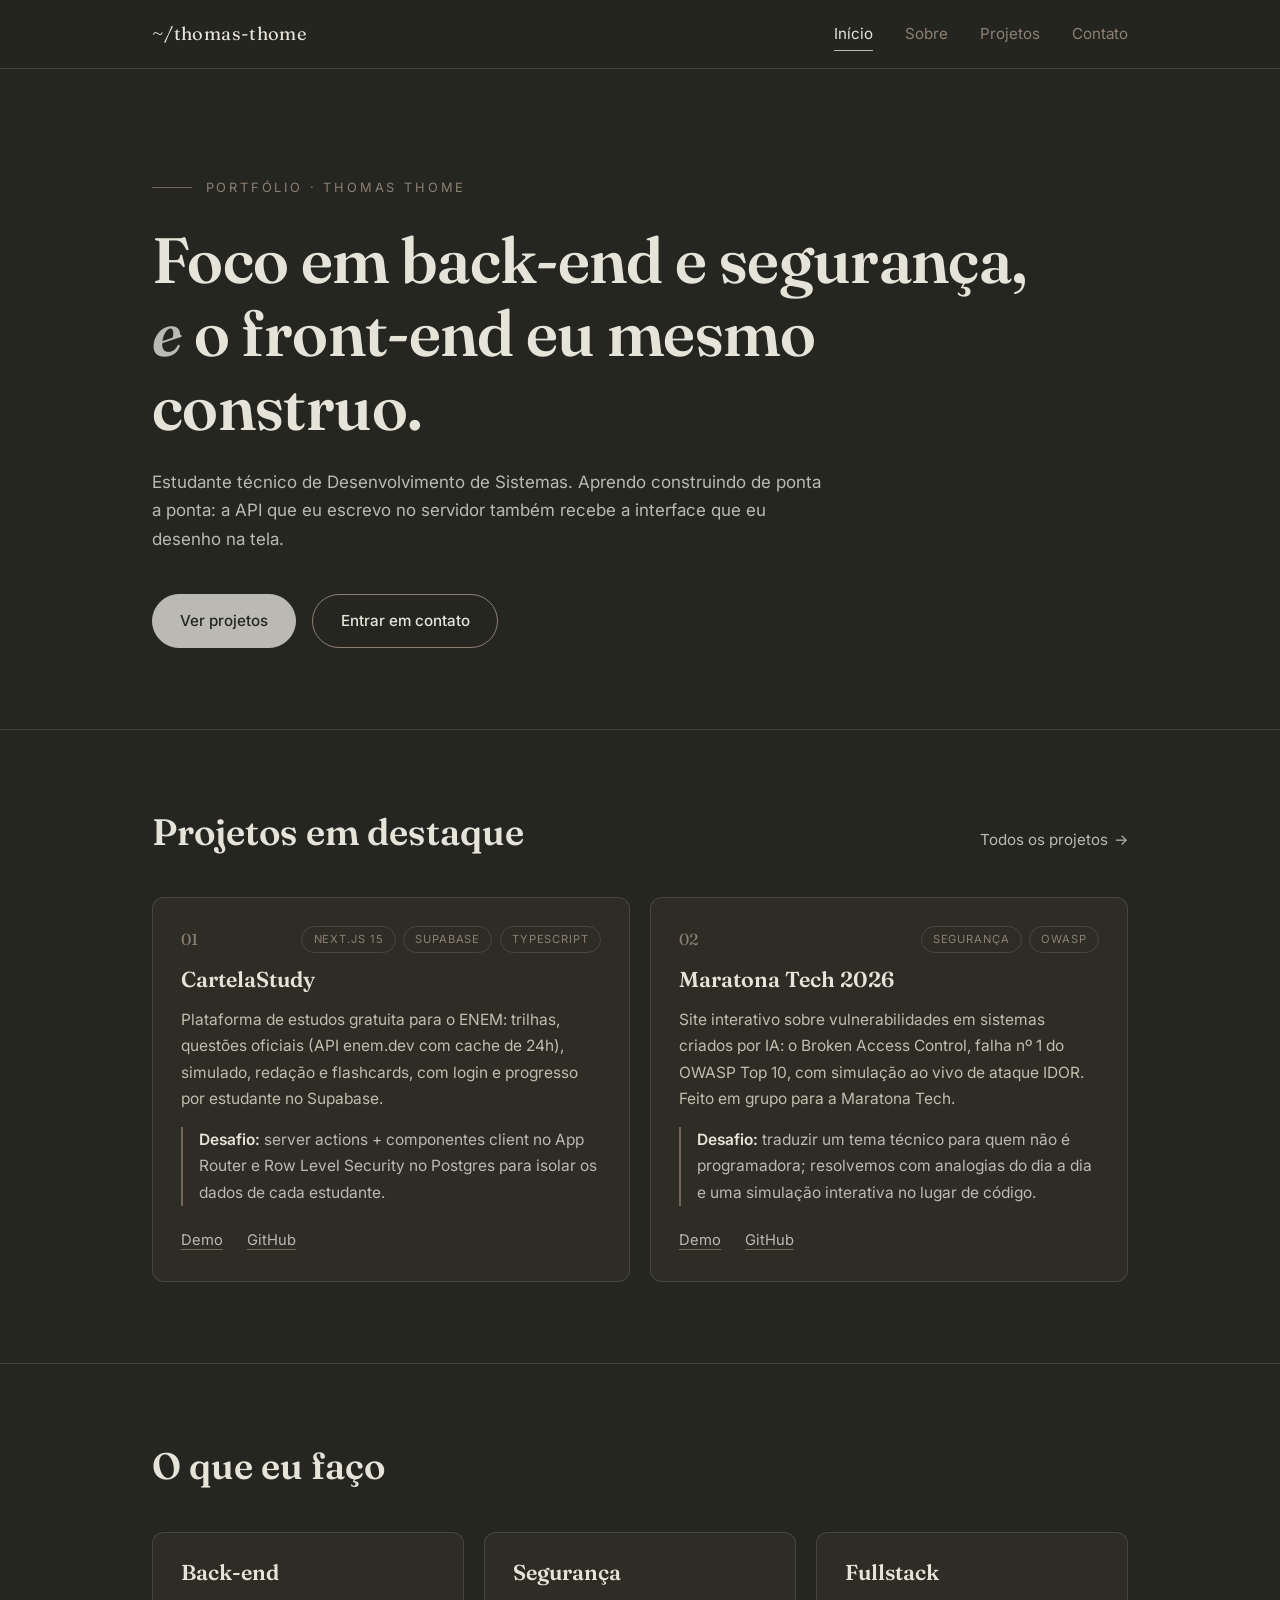
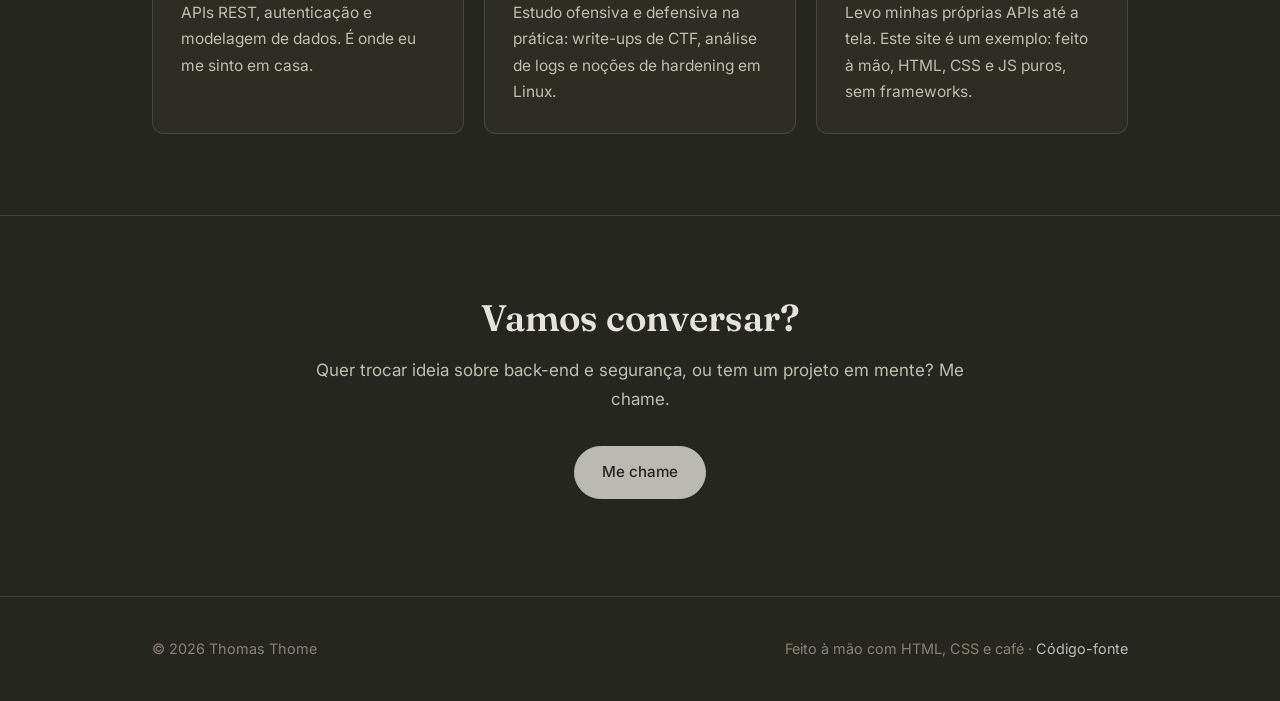
==== index.html @ 13095656 "feat: portfolio pessoal" ====
<!DOCTYPE html>
<html lang="pt-BR">
<head>
  <meta charset="UTF-8">
  <meta name="viewport" content="width=device-width, initial-scale=1.0">
  <title>Thomas Thome · Back-end &amp; Segurança</title>
  <meta name="description" content="Portfólio de Thomas Thome: back-end, segurança e projetos fullstack construídos de ponta a ponta.">
  <link rel="icon" type="image/svg+xml" href="assets/favicon.svg">
  <link rel="preconnect" href="https://fonts.googleapis.com">
  <link rel="preconnect" href="https://fonts.gstatic.com" crossorigin>
  <link href="https://fonts.googleapis.com/css2?family=Fraunces:ital,opsz,wght@0,9..144,400;0,9..144,600;1,9..144,400&family=Inter:wght@400;500;600&display=swap" rel="stylesheet">
  <link rel="stylesheet" href="css/style.css">
</head>
<body>
  <header class="cabecalho">
    <div class="container cabecalho-inner">
      <a href="index.html" class="logo">~/thomas-thome</a>
      <button class="nav-toggle" aria-expanded="false" aria-controls="nav" aria-label="Abrir menu">
        <span></span><span></span>
      </button>
      <nav id="nav" class="nav" aria-label="Navegação principal">
        <a href="index.html" aria-current="page">Início</a>
        <a href="sobre.html">Sobre</a>
        <a href="projetos.html">Projetos</a>
        <a href="contato.html">Contato</a>
      </nav>
    </div>
  </header>

  <main>
    <section class="hero container">
      <p class="sobretitulo entrada">Portfólio · Thomas Thome</p>
      <h1 class="entrada d1">Foco em back-end e segurança, <em>e</em> o front-end eu mesmo construo.</h1>
      <p class="lede entrada d2">
        Estudante técnico de Desenvolvimento de Sistemas. Aprendo construindo de
        ponta a ponta: a API que eu escrevo no servidor também recebe a interface
        que eu desenho na tela.
      </p>
      <div class="acoes entrada d3">
        <a class="botao botao-solido" href="projetos.html">Ver projetos</a>
        <a class="botao" href="contato.html">Entrar em contato</a>
      </div>
    </section>

    <section class="secao">
      <div class="container">
        <div class="secao-cab reveal">
          <h2>Projetos em destaque</h2>
          <a class="link-seta" href="projetos.html">Todos os projetos</a>
        </div>
        <div class="grade grade-2">
          <!-- TODO: destaque aqui os SEUS 1 ou 2 melhores projetos.
               Modelo: problema → o que fez → desafio → links. -->
          <article class="card reveal">
            <div class="card-topo">
              <span class="card-num">01</span>
              <div class="tags"><span class="tag">Next.js 15</span><span class="tag">Supabase</span><span class="tag">TypeScript</span></div>
            </div>
            <h3>CartelaStudy</h3>
            <p>Plataforma de estudos gratuita para o ENEM: trilhas, questões oficiais (API enem.dev com cache de 24h), simulado, redação e flashcards, com login e progresso por estudante no Supabase.</p>
            <p class="card-desafio"><strong>Desafio:</strong> server actions + componentes client no App Router e Row Level Security no Postgres para isolar os dados de cada estudante.</p>
            <div class="card-links">
              <a href="https://cartela-study.vercel.app" rel="noopener" target="_blank">Demo</a>
              <a href="https://github.com/ThomasOnTraining/CartelaStudy" rel="noopener" target="_blank">GitHub</a>
            </div>
          </article>
          <article class="card reveal">
            <div class="card-topo">
              <span class="card-num">02</span>
              <div class="tags"><span class="tag">Segurança</span><span class="tag">OWASP</span></div>
            </div>
            <h3>Maratona Tech 2026</h3>
            <p>Site interativo sobre vulnerabilidades em sistemas criados por IA: o Broken Access Control, falha nº 1 do OWASP Top 10, com simulação ao vivo de ataque IDOR. Feito em grupo para a Maratona Tech.</p>
            <p class="card-desafio"><strong>Desafio:</strong> traduzir um tema técnico para quem não é programadora; resolvemos com analogias do dia a dia e uma simulação interativa no lugar de código.</p>
            <div class="card-links">
              <a href="https://thomasontraining.github.io/MaratonaTech-2026/" rel="noopener" target="_blank">Demo</a>
              <a href="https://github.com/ThomasOnTraining/MaratonaTech-2026" rel="noopener" target="_blank">GitHub</a>
            </div>
          </article>
        </div>
      </div>
    </section>

    <section class="secao">
      <div class="container">
        <div class="secao-cab reveal"><h2>O que eu faço</h2></div>
        <div class="grade grade-3">
          <!-- TODO: ajuste os três textos ao seu perfil -->
          <article class="card reveal">
            <h3>Back-end</h3>
            <p>APIs REST, autenticação e modelagem de dados. É onde eu me sinto em casa.</p>
          </article>
          <article class="card reveal">
            <h3>Segurança</h3>
            <p>Estudo ofensiva e defensiva na prática: write-ups de CTF, análise de logs e noções de hardening em Linux.</p>
          </article>
          <article class="card reveal">
            <h3>Fullstack</h3>
            <p>Levo minhas próprias APIs até a tela. Este site é um exemplo: feito à mão, HTML, CSS e JS puros, sem frameworks.</p>
          </article>
        </div>
      </div>
    </section>

    <section class="secao">
      <div class="container cta-fim reveal">
        <h2>Vamos conversar?</h2>
        <p>Quer trocar ideia sobre back-end e segurança, ou tem um projeto em mente? Me chame.</p>
        <a class="botao botao-solido" href="contato.html">Me chame</a>
      </div>
    </section>
  </main>

  <footer class="rodape">
    <div class="container rodape-inner">
      <p>© <span data-ano></span> Thomas Thome</p>
      <p>Feito à mão com HTML, CSS e café · <a href="https://github.com/ThomasOnTraining/portfolio" rel="noopener" target="_blank">Código-fonte</a></p>
    </div>
  </footer>

  <script src="js/main.js"></script>
</body>
</html>
---- css/style.css ----
/* =====================================================
   Portfólio · estilo principal
   Paleta: #262621  #BFBFAE  #73675A  #8C8072  #BBB9B3
   Tipografia: Fraunces (títulos) + Inter (corpo)
   ===================================================== */

:root{
  --bg:#262621;
  --surface:#2d2c25;
  --text:#bfbfae;
  --forte:#e6e4d8;      /* tom mais claro da paleta p/ títulos */
  --claro:#bbb9b3;
  --muted:#8c8072;
  --accent:#73675a;
  --borda:rgba(140,128,114,.3);
  --fonte-titulo:"Fraunces",Georgia,"Times New Roman",serif;
  --fonte-corpo:"Inter",system-ui,-apple-system,sans-serif;
  --maxw:1040px;
  --raio:12px;
  --dur:.4s;
}

*,*::before,*::after{box-sizing:border-box;margin:0;padding:0}
html{scroll-behavior:smooth}
body{
  background:var(--bg);
  color:var(--text);
  font-family:var(--fonte-corpo);
  font-size:1.0625rem;
  line-height:1.7;
  -webkit-font-smoothing:antialiased;
}
img{max-width:100%;display:block}
a{color:var(--claro);text-decoration:none;transition:color var(--dur) ease}
a:hover{color:var(--forte)}
h1,h2,h3{font-family:var(--fonte-titulo);color:var(--forte);font-weight:600;line-height:1.15}
h1{font-size:clamp(2.4rem,6vw,4rem);letter-spacing:-.01em}
h2{font-size:clamp(1.7rem,3.5vw,2.3rem)}
p{max-width:62ch}
::selection{background:var(--accent);color:#f5f3ea}
:focus-visible{outline:2px solid var(--claro);outline-offset:3px;border-radius:2px}

.container{max-width:var(--maxw);margin-inline:auto;padding-inline:clamp(1.25rem,4vw,2rem)}

/* ---------- Cabeçalho / navegação ---------- */
.cabecalho{
  position:sticky;top:0;z-index:50;
  background:rgba(38,38,33,.86);
  backdrop-filter:blur(8px);
  border-bottom:1px solid var(--borda);
}
.cabecalho-inner{display:flex;align-items:center;justify-content:space-between;height:4.25rem}
.logo{font-family:var(--fonte-titulo);font-size:1.15rem;color:var(--forte);letter-spacing:.02em}
.logo:hover{color:var(--claro)}
.nav{display:flex;gap:2rem}
.nav a{font-size:.95rem;color:var(--muted);position:relative;padding-block:.25rem}
.nav a::after{
  content:"";position:absolute;left:0;bottom:0;width:100%;height:1px;
  background:var(--claro);transform:scaleX(0);transform-origin:left;
  transition:transform var(--dur) ease;
}
.nav a:hover{color:var(--claro)}
.nav a:hover::after,.nav a[aria-current="page"]::after{transform:scaleX(1)}
.nav a[aria-current="page"]{color:var(--forte)}

.nav-toggle{
  display:none;background:none;border:0;cursor:pointer;padding:.6rem;
  flex-direction:column;gap:6px;
}
.nav-toggle span{
  display:block;width:22px;height:2px;background:var(--claro);
  transition:transform var(--dur) ease,opacity var(--dur) ease;
}
.nav-toggle[aria-expanded="true"] span:first-child{transform:translateY(4px) rotate(45deg)}
.nav-toggle[aria-expanded="true"] span:last-child{transform:translateY(-4px) rotate(-45deg)}

@media(max-width:720px){
  .nav-toggle{display:flex}
  .nav{
    position:fixed;left:0;right:0;top:4.25rem;
    background:var(--bg);border-bottom:1px solid var(--borda);
    flex-direction:column;gap:0;
    padding:.5rem clamp(1.25rem,4vw,2rem) 1.5rem;
    opacity:0;visibility:hidden;transform:translateY(-8px);
    transition:opacity var(--dur) ease,transform var(--dur) ease,visibility var(--dur);
  }
  .nav.aberto{opacity:1;visibility:visible;transform:none}
  .nav a{padding-block:.85rem;border-bottom:1px solid var(--borda);font-size:1.05rem}
  .nav a:last-child{border-bottom:0}
  .nav a::after{display:none}
}

/* ---------- Hero ---------- */
.hero{padding-block:clamp(5rem,12vh,8rem) clamp(4rem,9vh,6rem)}
.sobretitulo{
  font-size:.8rem;letter-spacing:.22em;text-transform:uppercase;
  color:var(--muted);margin-bottom:1.5rem;
  display:flex;align-items:center;gap:.85rem;
}
.sobretitulo::before{content:"";width:2.5rem;height:1px;background:var(--accent);flex-shrink:0}
.hero h1{max-width:21ch;margin-bottom:1.5rem}
.hero h1 em{font-style:italic;color:var(--claro)}
.hero .lede{color:var(--claro);margin-bottom:2.5rem}
.acoes{display:flex;gap:1rem;flex-wrap:wrap}

.botao{
  display:inline-flex;align-items:center;gap:.5rem;
  padding:.8rem 1.7rem;border:1px solid var(--accent-2,var(--muted));
  border-radius:999px;font-size:.95rem;font-weight:500;color:var(--forte);
  transition:all var(--dur) ease;
}
.botao:hover{border-color:var(--claro);background:rgba(140,128,114,.12);color:var(--forte)}
.botao-solido{background:var(--claro);color:#262621;border-color:var(--claro)}
.botao-solido:hover{background:var(--forte);color:#262621}

/* animação de entrada do hero */
.entrada{animation:surgir .8s ease both}
.d1{animation-delay:.12s}
.d2{animation-delay:.24s}
.d3{animation-delay:.36s}
@keyframes surgir{from{opacity:0;transform:translateY(14px)}to{opacity:1;transform:none}}

/* ---------- Seções ---------- */
.secao{padding-block:clamp(4rem,9vh,6.5rem);border-top:1px solid var(--borda)}
.secao-cab{margin-bottom:2.75rem;display:flex;align-items:baseline;justify-content:space-between;gap:1rem;flex-wrap:wrap}
.secao-cab p{color:var(--claro);margin-top:.5rem}
.link-seta{font-size:.95rem;white-space:nowrap}
.link-seta::after{content:"→";margin-left:.4rem;transition:margin var(--dur) ease;display:inline-block}
.link-seta:hover::after{margin-left:.7rem}

/* ---------- Grades e cards ---------- */
.grade{display:grid;gap:1.25rem}
@media(min-width:760px){
  .grade-2{grid-template-columns:1fr 1fr}
  .grade-3{grid-template-columns:repeat(3,1fr)}
}
.card{
  background:var(--surface);border:1px solid var(--borda);
  border-radius:var(--raio);padding:1.75rem;
  display:flex;flex-direction:column;gap:.9rem;
  transition:transform var(--dur) ease,border-color var(--dur) ease;
}
.card:hover{transform:translateY(-4px);border-color:var(--muted)}
.card-topo{display:flex;align-items:center;justify-content:space-between;gap:1rem}
.card-num{font-family:var(--fonte-titulo);font-size:1rem;color:var(--muted)}
.tags{display:flex;gap:.45rem;flex-wrap:wrap;justify-content:flex-end}
.tag{
  font-size:.7rem;letter-spacing:.08em;text-transform:uppercase;
  color:var(--muted);border:1px solid var(--borda);border-radius:999px;
  padding:.2rem .7rem;white-space:nowrap;
}
.card h3{font-size:1.35rem}
.card p{font-size:.97rem}
.card-desafio{
  font-size:.9rem;color:var(--claro);
  border-left:2px solid var(--accent);padding-left:1rem;
}
.card-desafio strong{color:var(--forte);font-weight:600}
.card-links{display:flex;gap:1.5rem;margin-top:auto;font-size:.92rem;padding-top:.5rem}
.card-links a{
  color:var(--claro);text-decoration:underline;
  text-underline-offset:4px;text-decoration-color:var(--accent);
}
.card-links a:hover{color:var(--forte)}

/* ---------- Sobre: texto e habilidades ---------- */
.secao-texto p{margin-bottom:1.5rem}
.secao-texto strong{color:var(--forte);font-weight:600}
.habilidades{display:grid;gap:2.5rem}
@media(min-width:760px){.habilidades{grid-template-columns:1fr 1fr}}
.grupo-hab h3{font-size:1.15rem;margin-bottom:1.1rem}
.lista-hab{list-style:none;display:flex;flex-wrap:wrap;gap:.6rem}
.lista-hab li{
  border:1px solid var(--borda);border-radius:999px;
  padding:.35rem 1.05rem;font-size:.9rem;color:var(--claro);
  transition:border-color var(--dur) ease,color var(--dur) ease;
}
.lista-hab li:hover{border-color:var(--muted);color:var(--forte)}

/* ---------- Contato ---------- */
.contato-lista{list-style:none;display:grid;gap:.9rem;margin-top:1rem;max-width:640px}
.contato-lista a{
  display:flex;align-items:center;justify-content:space-between;gap:1rem;
  border:1px solid var(--borda);border-radius:var(--raio);
  padding:1.2rem 1.5rem;transition:all var(--dur) ease;
}
.contato-lista a:hover{border-color:var(--muted);background:var(--surface)}
.contato-lista .seta{color:var(--muted);transition:transform var(--dur) ease}
.contato-lista a:hover .seta{transform:translateX(4px);color:var(--claro)}

/* ---------- CTA final ---------- */
.cta-fim{text-align:center}
.cta-fim p{margin:1rem auto 2rem}
.cta-fim h2{margin-bottom:0}

/* ---------- Rodapé ---------- */
.rodape{border-top:1px solid var(--borda);padding-block:2.5rem;margin-top:1rem}
.rodape-inner{
  display:flex;justify-content:space-between;gap:1rem;flex-wrap:wrap;
  color:var(--muted);font-size:.9rem;
}
.rodape-inner p{margin:0}
.rodape a{color:var(--claro)}
.rodape a:hover{color:var(--forte)}

/* ---------- Reveal no scroll ---------- */
.reveal{opacity:0;transform:translateY(18px);transition:opacity .7s ease,transform .7s ease}
.reveal.revelado{opacity:1;transform:none}

/* ---------- Acessibilidade: movimento reduzido ---------- */
@media(prefers-reduced-motion:reduce){
  html{scroll-behavior:auto}
  *,*::before,*::after{animation:none!important;transition:none!important}
  .reveal{opacity:1;transform:none}
}
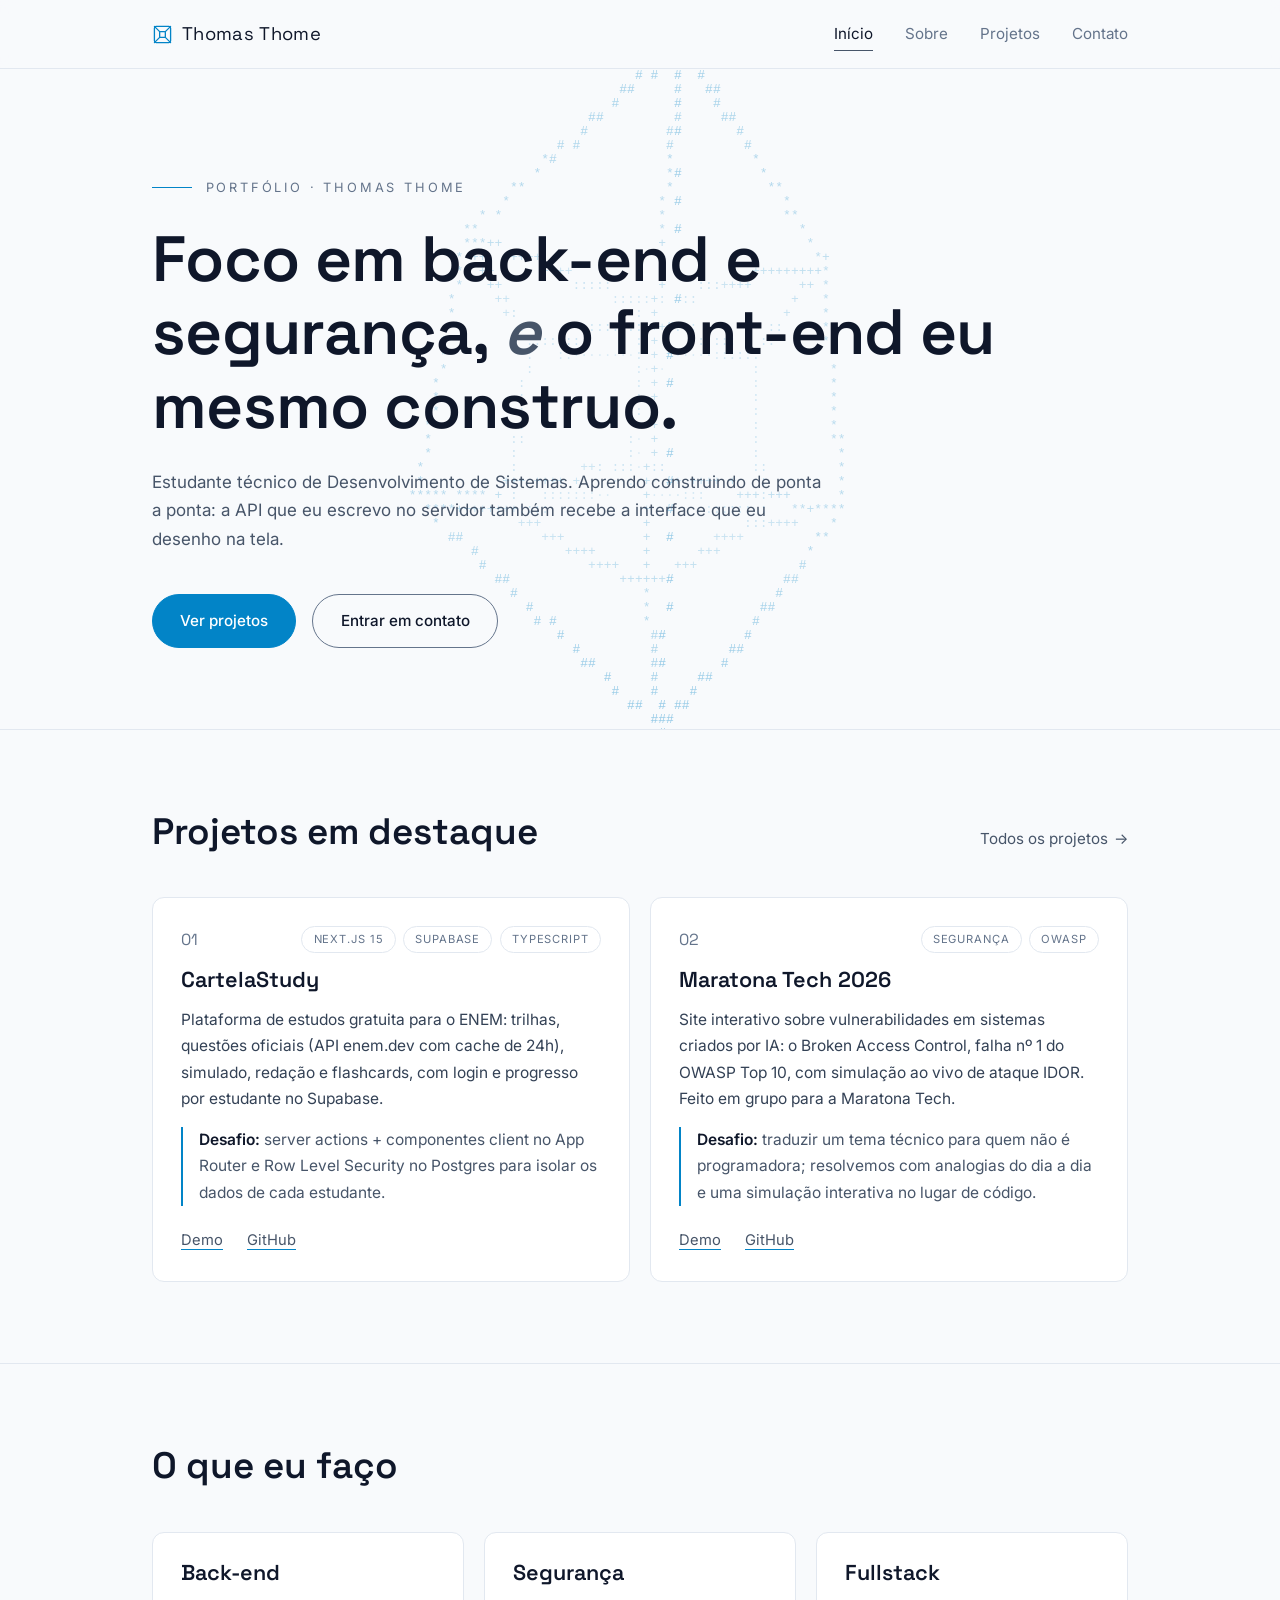
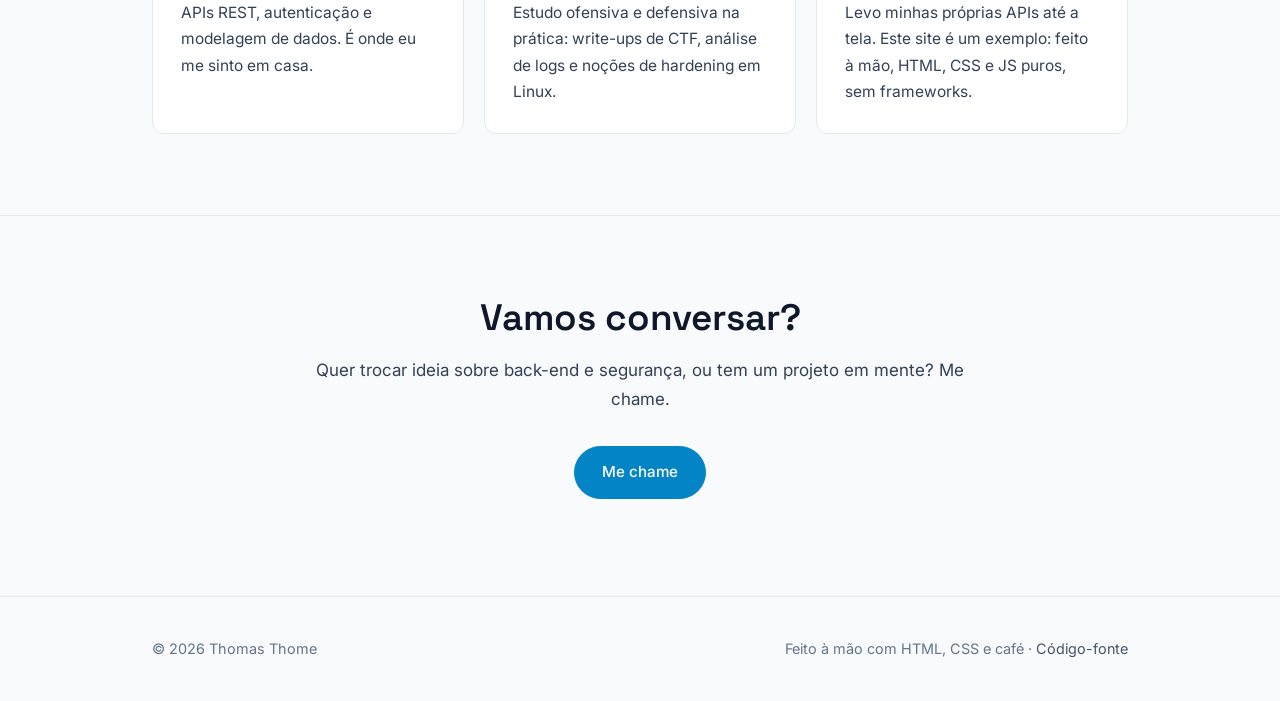
==== commit eaeda2b3: "feat: tema claro azulado, nova identidade visual e hipercubo ASCII no hero" ====
--- a/index.html
+++ b/index.html
@@ -8,13 +8,16 @@
   <link rel="icon" type="image/svg+xml" href="assets/favicon.svg">
   <link rel="preconnect" href="https://fonts.googleapis.com">
   <link rel="preconnect" href="https://fonts.gstatic.com" crossorigin>
-  <link href="https://fonts.googleapis.com/css2?family=Fraunces:ital,opsz,wght@0,9..144,400;0,9..144,600;1,9..144,400&family=Inter:wght@400;500;600&display=swap" rel="stylesheet">
+  <link href="https://fonts.googleapis.com/css2?family=Inter:wght@400;500;600&family=Space+Grotesk:wght@500;600;700&display=swap" rel="stylesheet">
   <link rel="stylesheet" href="css/style.css">
 </head>
 <body>
   <header class="cabecalho">
     <div class="container cabecalho-inner">
-      <a href="index.html" class="logo">~/thomas-thome</a>
+      <a href="index.html" class="logo" aria-label="Thomas Thome · página inicial">
+        <svg class="logo-marca" viewBox="0 0 24 24" width="21" height="21" aria-hidden="true" focusable="false"><g fill="none" stroke="currentColor" stroke-width="1.5" stroke-linecap="round" stroke-linejoin="round"><rect x="2.75" y="2.75" width="18.5" height="18.5" rx="2"/><rect x="8.75" y="8.75" width="6.5" height="6.5" rx="1"/><path d="M2.75 2.75l6 6M21.25 2.75l-6 6M2.75 21.25l6-6M21.25 21.25l-6-6"/></g></svg>
+        <span>Thomas Thome</span>
+      </a>
       <button class="nav-toggle" aria-expanded="false" aria-controls="nav" aria-label="Abrir menu">
         <span></span><span></span>
       </button>
@@ -29,6 +32,7 @@
 
   <main>
     <section class="hero container">
+      <canvas id="hipercubo" class="hipercubo" aria-hidden="true"></canvas>
       <p class="sobretitulo entrada">Portfólio · Thomas Thome</p>
       <h1 class="entrada d1">Foco em back-end e segurança, <em>e</em> o front-end eu mesmo construo.</h1>
       <p class="lede entrada d2">
@@ -119,5 +123,6 @@
   </footer>
 
   <script src="js/main.js"></script>
+  <script src="js/hypercube.js" defer></script>
 </body>
 </html>
--- a/css/style.css
+++ b/css/style.css
@@ -1,19 +1,19 @@
 /* =====================================================
    Portfólio · estilo principal
-   Paleta: #262621  #BFBFAE  #73675A  #8C8072  #BBB9B3
-   Tipografia: Fraunces (títulos) + Inter (corpo)
+   Paleta clara azulada: #F8FAFC  #FFFFFF  #0F172A  #334155  #64748B  #0284C7
+   Tipografia: Space Grotesk (títulos) + Inter (corpo)
    ===================================================== */
 
 :root{
-  --bg:#262621;
-  --surface:#2d2c25;
-  --text:#bfbfae;
-  --forte:#e6e4d8;      /* tom mais claro da paleta p/ títulos */
-  --claro:#bbb9b3;
-  --muted:#8c8072;
-  --accent:#73675a;
-  --borda:rgba(140,128,114,.3);
-  --fonte-titulo:"Fraunces",Georgia,"Times New Roman",serif;
+  --bg:#f8fafc;
+  --surface:#ffffff;
+  --text:#334155;
+  --forte:#0f172a;      /* títulos e destaques */
+  --claro:#475569;
+  --muted:#64748b;
+  --accent:#0284c7;
+  --borda:#e2e8f0;
+  --fonte-titulo:"Space Grotesk","Inter",system-ui,sans-serif;
   --fonte-corpo:"Inter",system-ui,-apple-system,sans-serif;
   --maxw:1040px;
   --raio:12px;
@@ -37,7 +37,7 @@
 h1{font-size:clamp(2.4rem,6vw,4rem);letter-spacing:-.01em}
 h2{font-size:clamp(1.7rem,3.5vw,2.3rem)}
 p{max-width:62ch}
-::selection{background:var(--accent);color:#f5f3ea}
+::selection{background:var(--accent);color:#ffffff}
 :focus-visible{outline:2px solid var(--claro);outline-offset:3px;border-radius:2px}
 
 .container{max-width:var(--maxw);margin-inline:auto;padding-inline:clamp(1.25rem,4vw,2rem)}
@@ -45,12 +45,13 @@
 /* ---------- Cabeçalho / navegação ---------- */
 .cabecalho{
   position:sticky;top:0;z-index:50;
-  background:rgba(38,38,33,.86);
+  background:rgba(248,250,252,.86);
   backdrop-filter:blur(8px);
   border-bottom:1px solid var(--borda);
 }
 .cabecalho-inner{display:flex;align-items:center;justify-content:space-between;height:4.25rem}
-.logo{font-family:var(--fonte-titulo);font-size:1.15rem;color:var(--forte);letter-spacing:.02em}
+.logo{display:inline-flex;align-items:center;gap:.55rem;font-family:var(--fonte-titulo);font-size:1.15rem;color:var(--forte);letter-spacing:.02em}
+.logo-marca{color:var(--accent);flex-shrink:0}
 .logo:hover{color:var(--claro)}
 .nav{display:flex;gap:2rem}
 .nav a{font-size:.95rem;color:var(--muted);position:relative;padding-block:.25rem}
@@ -91,7 +92,14 @@
 }
 
 /* ---------- Hero ---------- */
-.hero{padding-block:clamp(5rem,12vh,8rem) clamp(4rem,9vh,6rem)}
+.hero{position:relative;overflow:hidden;padding-block:clamp(5rem,12vh,8rem) clamp(4rem,9vh,6rem)}
+.hero>*:not(.hipercubo){position:relative;z-index:1}
+.hipercubo{
+  position:absolute;inset:0;z-index:0;width:100%;height:100%;
+  pointer-events:none;user-select:none;
+  opacity:0;animation:hipercubo-in 1.4s ease .5s forwards;
+}
+@keyframes hipercubo-in{to{opacity:.55}}
 .sobretitulo{
   font-size:.8rem;letter-spacing:.22em;text-transform:uppercase;
   color:var(--muted);margin-bottom:1.5rem;
@@ -109,9 +117,9 @@
   border-radius:999px;font-size:.95rem;font-weight:500;color:var(--forte);
   transition:all var(--dur) ease;
 }
-.botao:hover{border-color:var(--claro);background:rgba(140,128,114,.12);color:var(--forte)}
-.botao-solido{background:var(--claro);color:#262621;border-color:var(--claro)}
-.botao-solido:hover{background:var(--forte);color:#262621}
+.botao:hover{border-color:var(--accent);background:rgba(2,132,199,.08);color:var(--forte)}
+.botao-solido{background:var(--accent);color:#ffffff;border-color:var(--accent)}
+.botao-solido:hover{background:var(--forte);color:#ffffff}
 
 /* animação de entrada do hero */
 .entrada{animation:surgir .8s ease both}
@@ -212,4 +220,5 @@
   html{scroll-behavior:auto}
   *,*::before,*::after{animation:none!important;transition:none!important}
   .reveal{opacity:1;transform:none}
-}
+  .hipercubo{opacity:.55} /* frame estático permanece visível */
+}
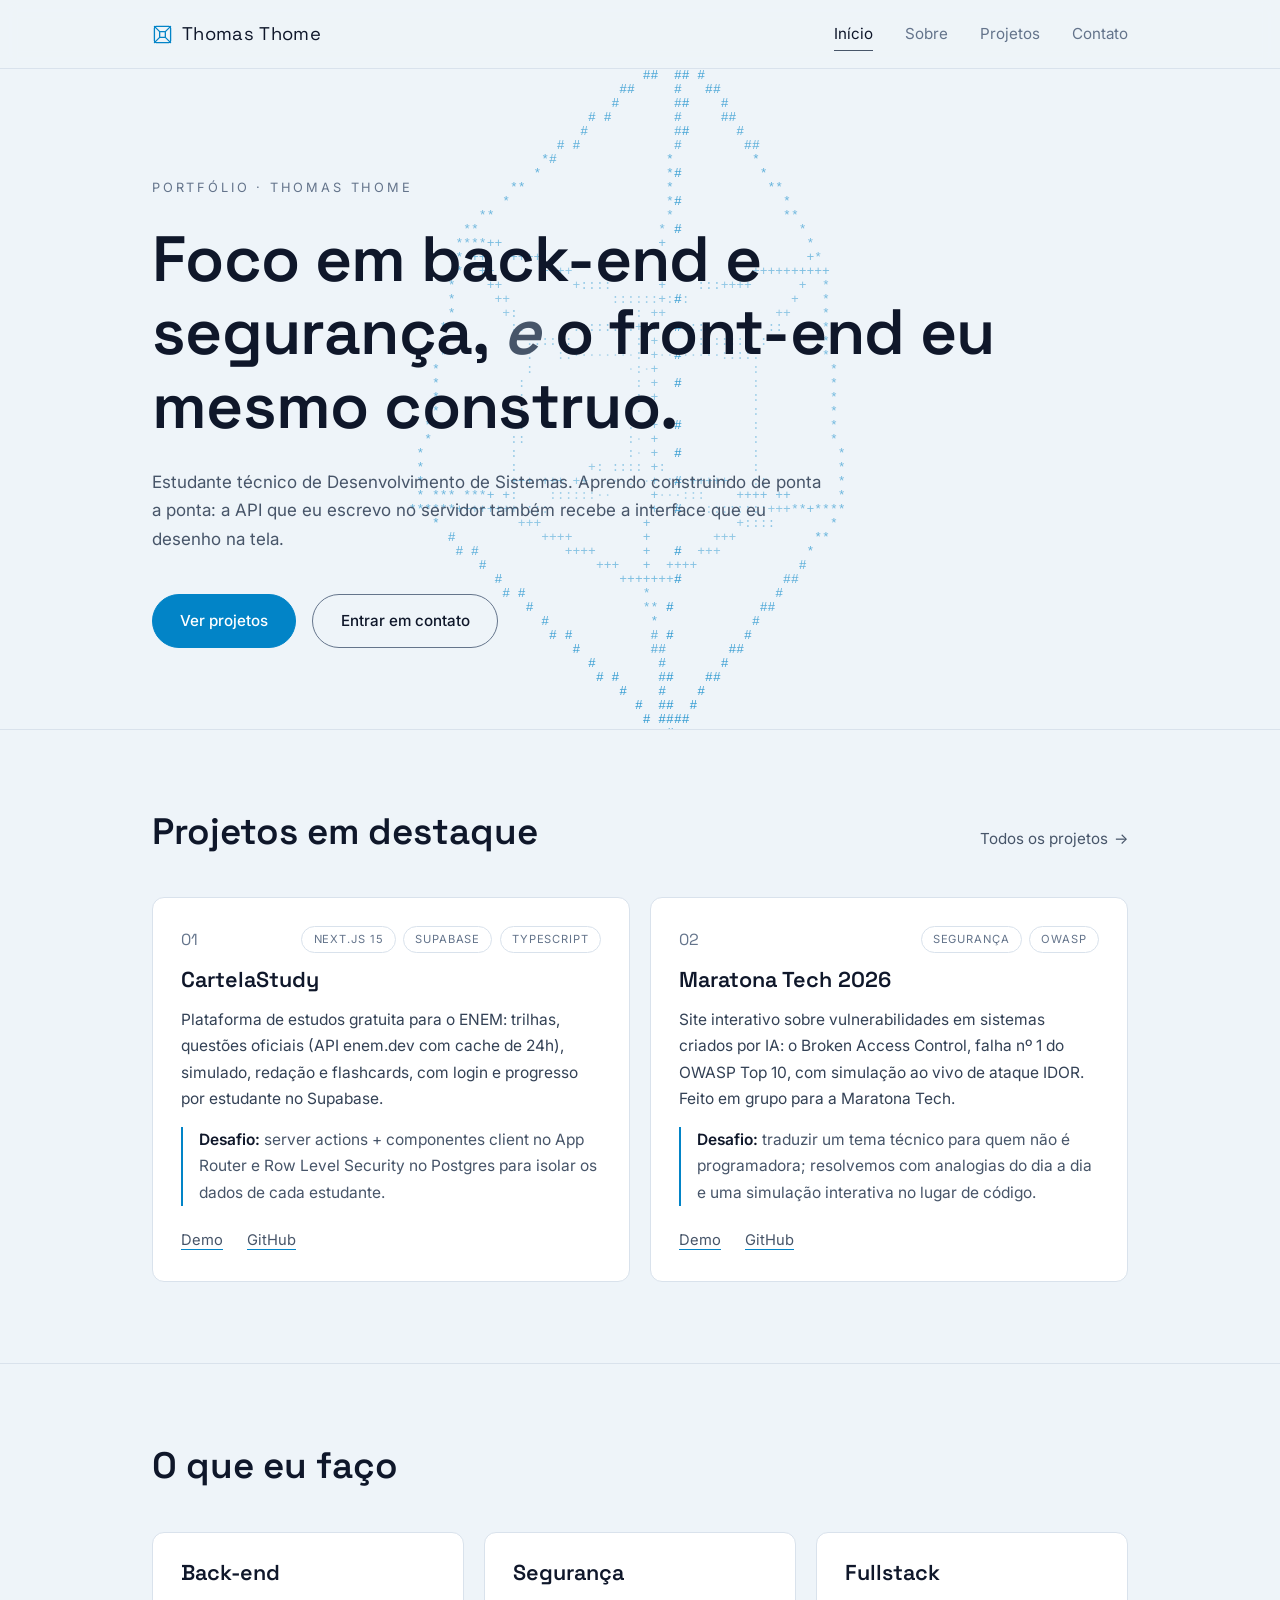
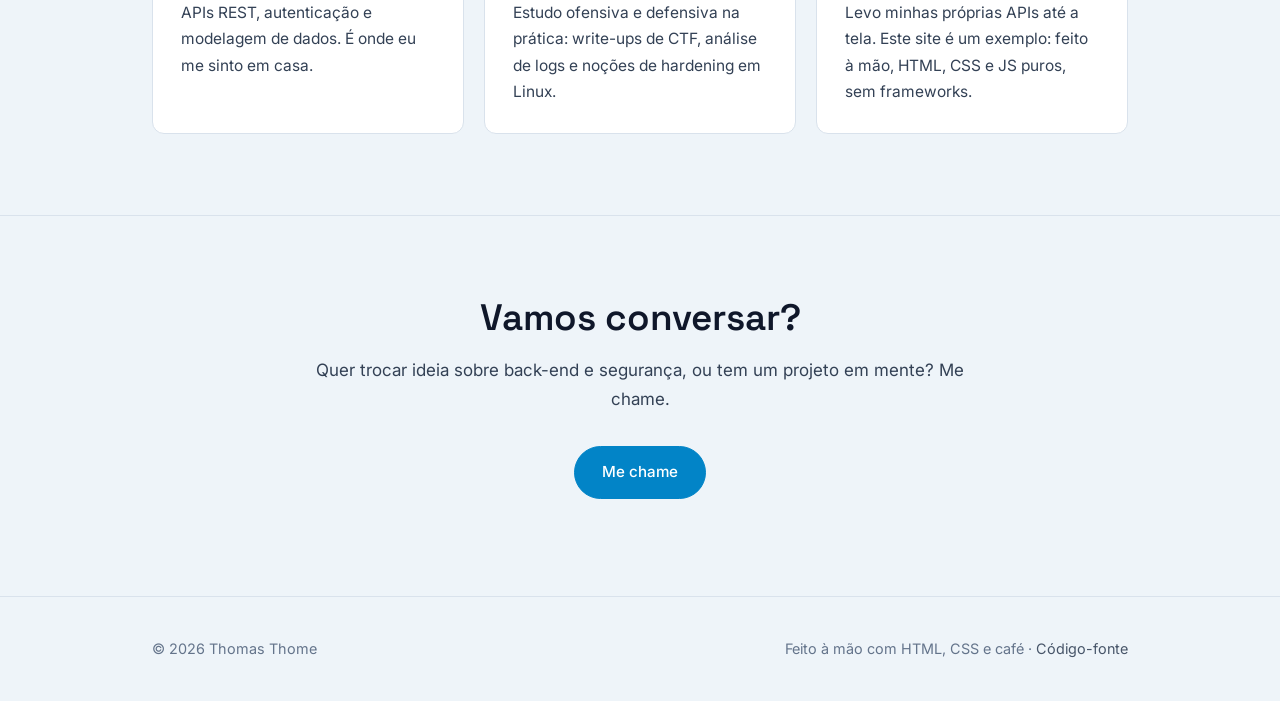
==== commit c41daf81: "chore: cache-busting (v=2) no CSS e JS para forcar atualizacao no Pages" ====
--- a/index.html
+++ b/index.html
@@ -9,7 +9,7 @@
   <link rel="preconnect" href="https://fonts.googleapis.com">
   <link rel="preconnect" href="https://fonts.gstatic.com" crossorigin>
   <link href="https://fonts.googleapis.com/css2?family=Inter:wght@400;500;600&family=Space+Grotesk:wght@500;600;700&display=swap" rel="stylesheet">
-  <link rel="stylesheet" href="css/style.css">
+  <link rel="stylesheet" href="css/style.css?v=2">
 </head>
 <body>
   <header class="cabecalho">
@@ -122,7 +122,7 @@
     </div>
   </footer>
 
-  <script src="js/main.js"></script>
-  <script src="js/hypercube.js" defer></script>
+  <script src="js/main.js?v=2"></script>
+  <script src="js/hypercube.js?v=2" defer></script>
 </body>
 </html>
--- a/css/style.css
+++ b/css/style.css
@@ -5,14 +5,14 @@
    ===================================================== */
 
 :root{
-  --bg:#f8fafc;
+  --bg:#eef4f9;
   --surface:#ffffff;
   --text:#334155;
   --forte:#0f172a;      /* títulos e destaques */
   --claro:#475569;
   --muted:#64748b;
   --accent:#0284c7;
-  --borda:#e2e8f0;
+  --borda:#d9e2ec;
   --fonte-titulo:"Space Grotesk","Inter",system-ui,sans-serif;
   --fonte-corpo:"Inter",system-ui,-apple-system,sans-serif;
   --maxw:1040px;
@@ -45,7 +45,7 @@
 /* ---------- Cabeçalho / navegação ---------- */
 .cabecalho{
   position:sticky;top:0;z-index:50;
-  background:rgba(248,250,252,.86);
+  background:rgba(238,244,249,.86);
   backdrop-filter:blur(8px);
   border-bottom:1px solid var(--borda);
 }
@@ -99,13 +99,11 @@
   pointer-events:none;user-select:none;
   opacity:0;animation:hipercubo-in 1.4s ease .5s forwards;
 }
-@keyframes hipercubo-in{to{opacity:.55}}
+@keyframes hipercubo-in{to{opacity:.85}}
 .sobretitulo{
   font-size:.8rem;letter-spacing:.22em;text-transform:uppercase;
   color:var(--muted);margin-bottom:1.5rem;
-  display:flex;align-items:center;gap:.85rem;
-}
-.sobretitulo::before{content:"";width:2.5rem;height:1px;background:var(--accent);flex-shrink:0}
+}
 .hero h1{max-width:21ch;margin-bottom:1.5rem}
 .hero h1 em{font-style:italic;color:var(--claro)}
 .hero .lede{color:var(--claro);margin-bottom:2.5rem}
@@ -220,5 +218,5 @@
   html{scroll-behavior:auto}
   *,*::before,*::after{animation:none!important;transition:none!important}
   .reveal{opacity:1;transform:none}
-  .hipercubo{opacity:.55} /* frame estático permanece visível */
-}
+  .hipercubo{opacity:.85} /* frame estático permanece visível */
+}
